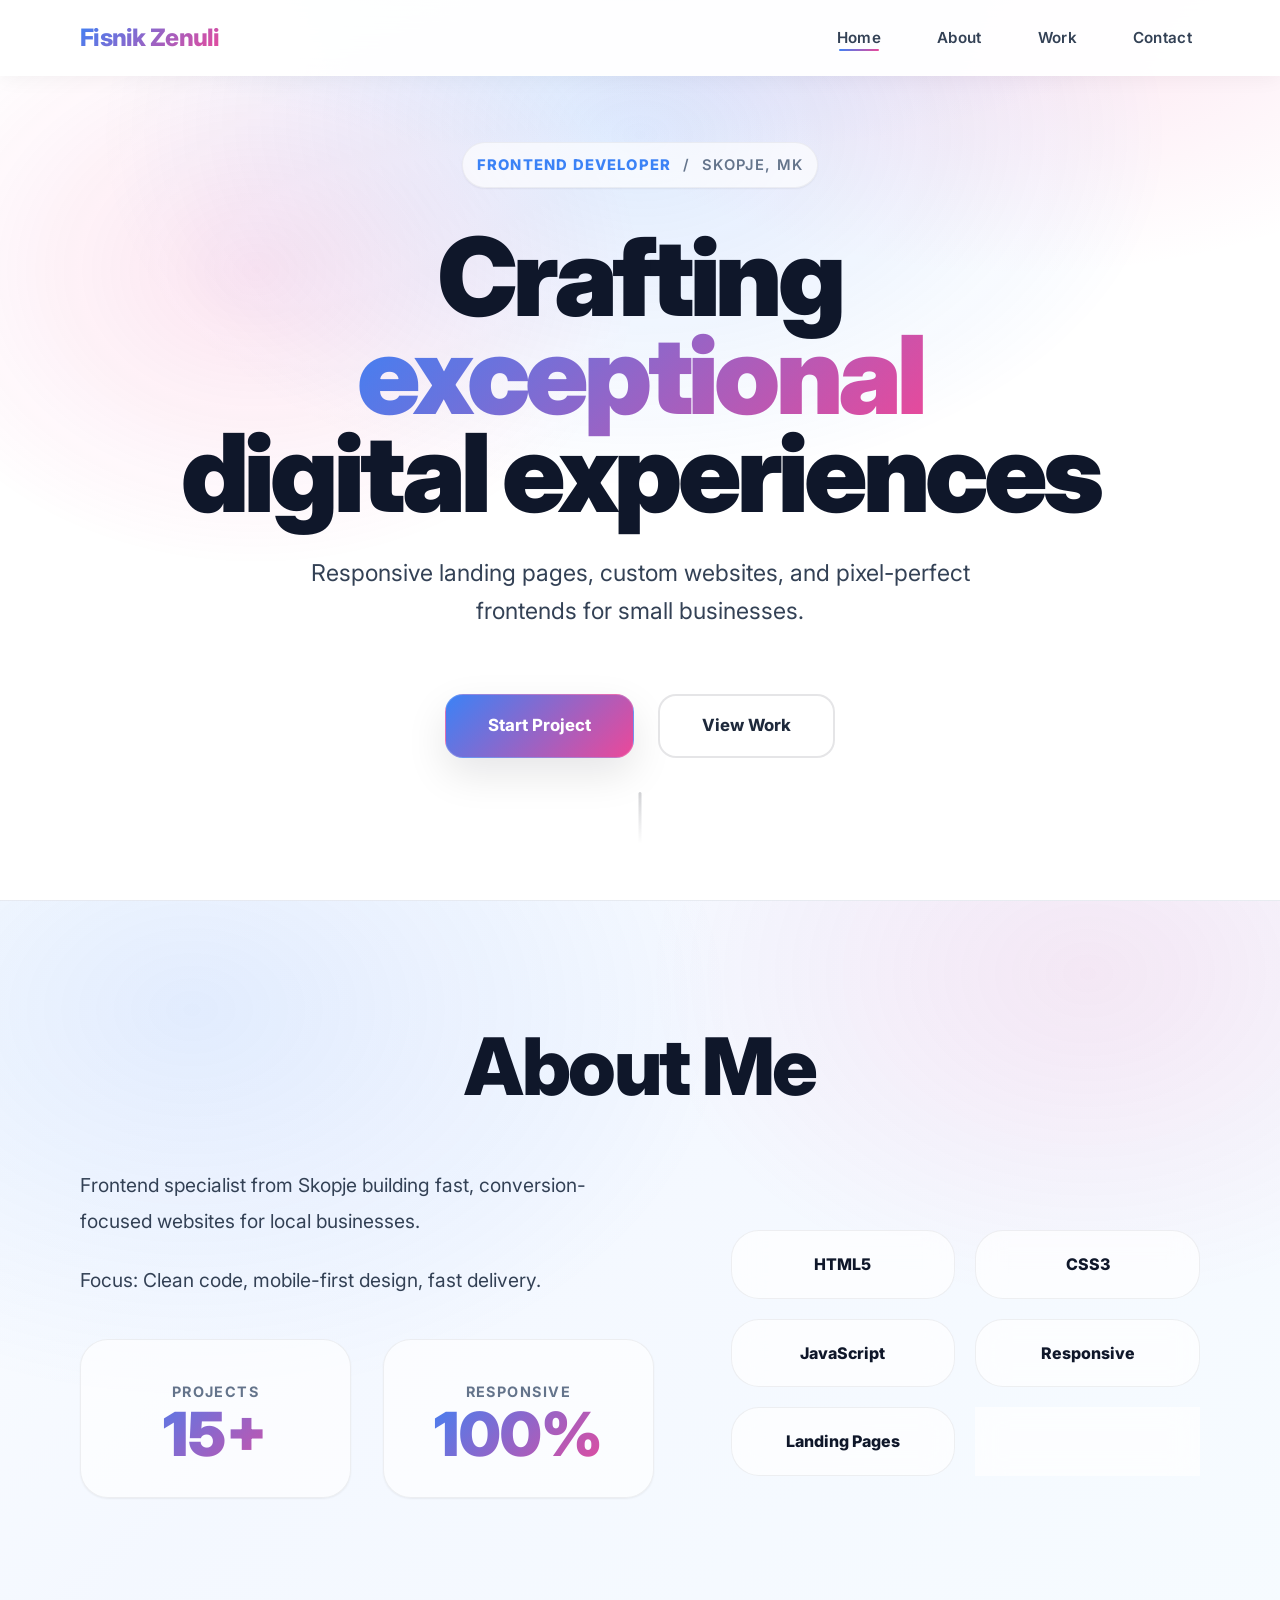
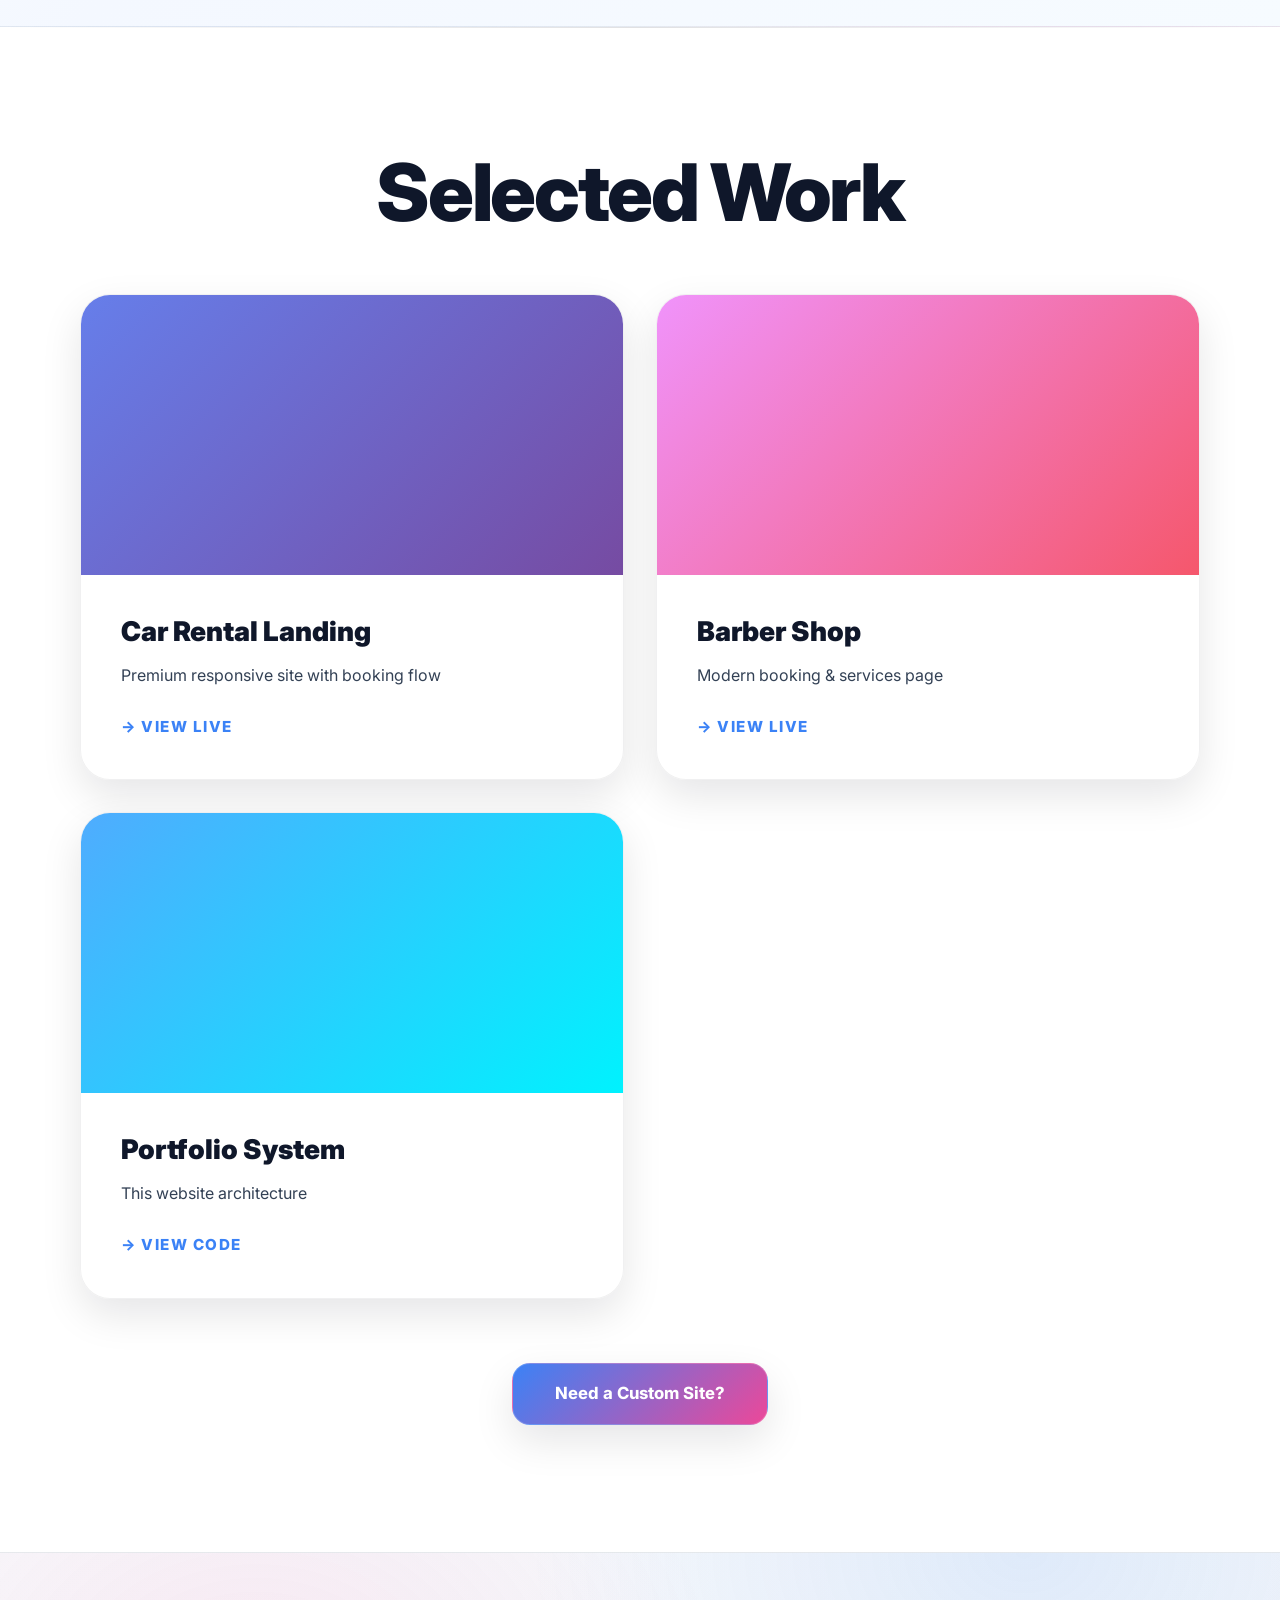
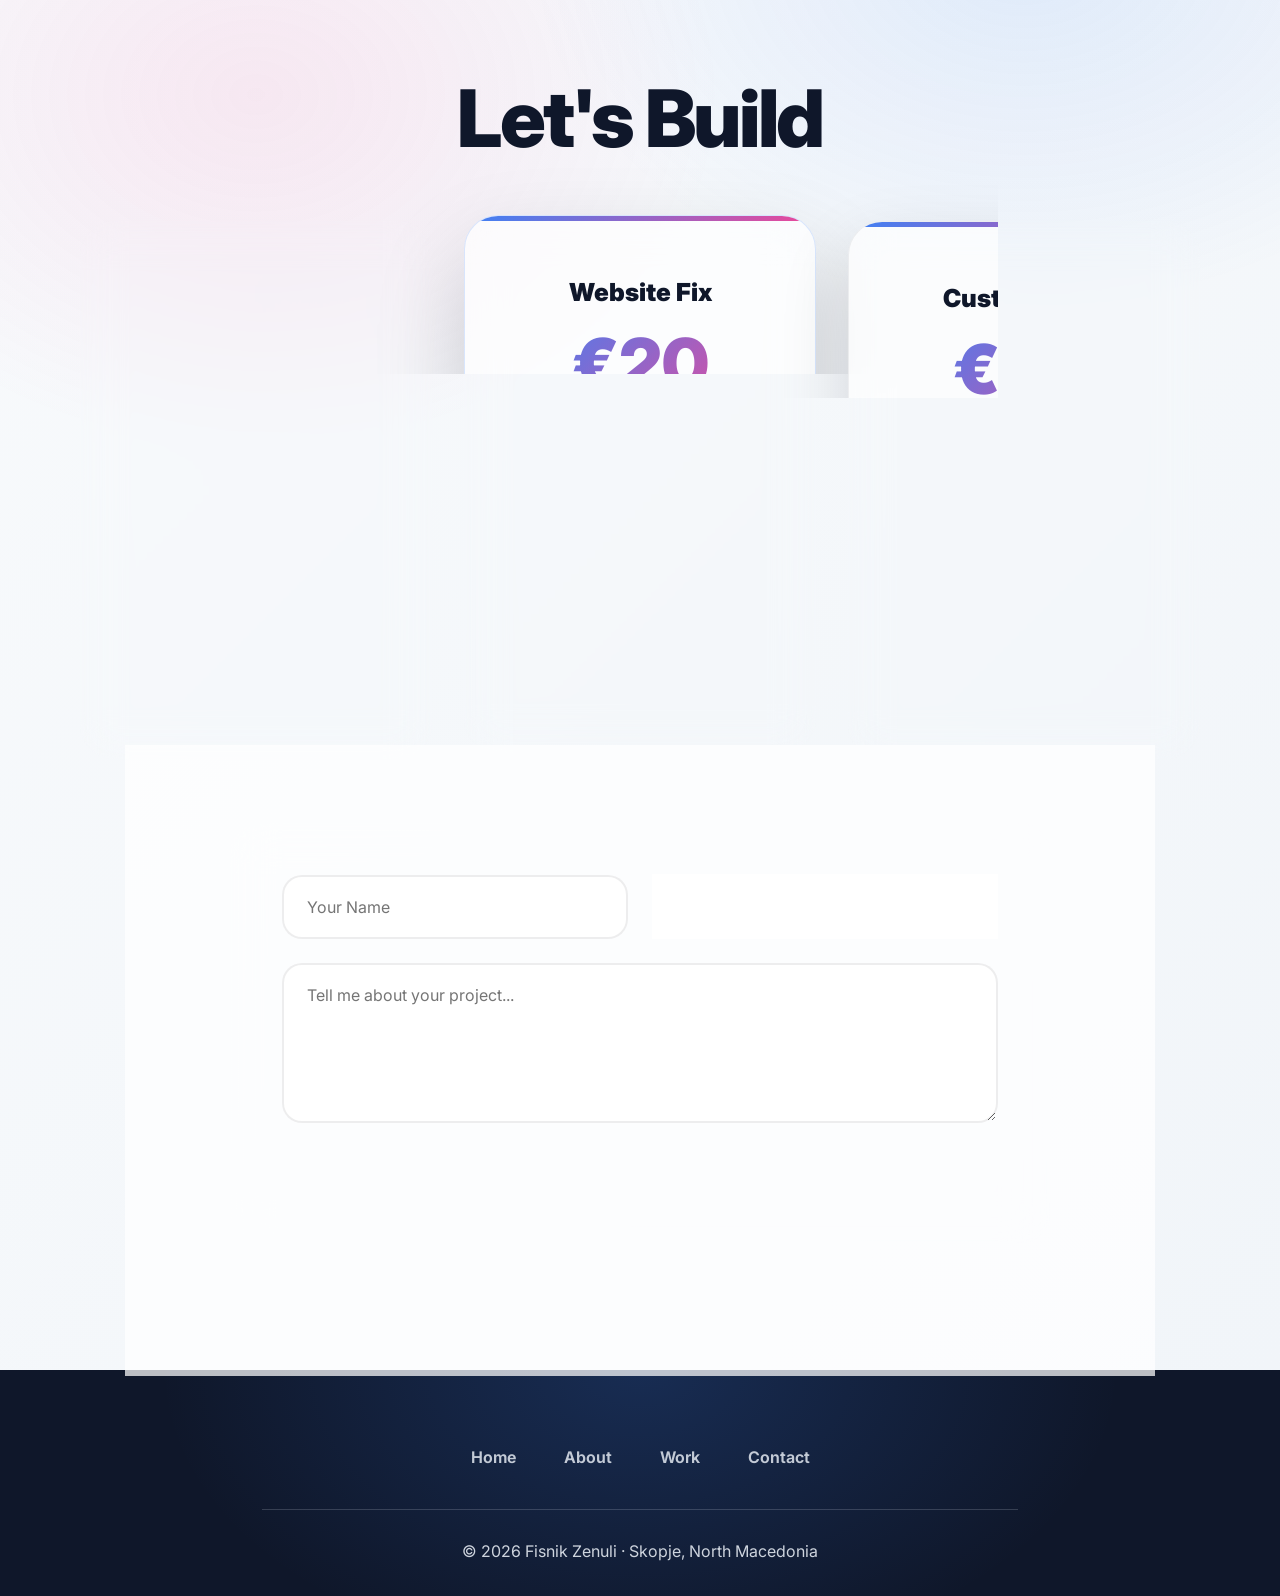
==== index.html @ 9ea0ff2a "Add files via upload" ====
<!doctype html>
<html lang="en">
<head>
  <meta charset="utf-8" />
  <meta name="viewport" content="width=device-width, initial-scale=1" />
  <title>Fisnik Zenuli | Frontend Specialist</title>
  <meta name="description" content="Frontend specialist in Skopje building fast, responsive, conversion-focused websites and landing pages." />

  <link rel="preconnect" href="https://fonts.googleapis.com">
  <link rel="preconnect" href="https://fonts.gstatic.com" crossorigin>
  <link href="https://fonts.googleapis.com/css2?family=Inter:wght@300;400;500;600;700;800&display=swap" rel="stylesheet">

  <link rel="stylesheet" href="style.css" />
</head>

<body>
  <a class="sr-only" href="#main">Skip to content</a>

  <header>
    <nav class="navbar" aria-label="Primary navigation">
      <div class="nav-content">
        <a class="logo" href="#home" aria-label="Fisnik Zenuli, go to home">Fisnik Zenuli</a>

        <!-- Mobile toggle: button (not div), ARIA relationship + state -->
        <button
          class="nav-toggle"
          type="button"
          aria-label="Open menu"
          aria-controls="primary-menu"
          aria-expanded="false"
        >
          <span aria-hidden="true"></span>
          <span aria-hidden="true"></span>
          <span aria-hidden="true"></span>
        </button>

        <ul class="nav-menu" id="primary-menu">
          <li><a href="#home" class="active" aria-current="page">Home</a></li>
          <li><a href="#about">About</a></li>
          <li><a href="#projects">Work</a></li>
          <li><a href="#contact">Contact</a></li>
        </ul>
      </div>
    </nav>
  </header>

  <main id="main" tabindex="-1">
    <!-- Hero -->
    <section id="home" class="hero" aria-labelledby="hero-title">
      <div class="hero-content">
        <p class="hero-meta">
          <span class="meta-tag">Frontend Developer</span>
          <span class="meta-divider" aria-hidden="true">/</span>
          <span class="meta-location">Skopje, MK</span>
        </p>

        <h1 class="hero-title" id="hero-title">
          Crafting <span class="gradient-text">exceptional</span><br />
          digital experiences
        </h1>

        <p class="hero-desc">
          Responsive landing pages, custom websites, and pixel-perfect frontends for small businesses.
        </p>

        <div class="hero-cta" role="group" aria-label="Primary actions">
          <a class="btn btn-primary" href="#contact">Start Project</a>
          <a class="btn btn-secondary" href="#projects">View Work</a>
        </div>
      </div>

      <div class="hero-scroll" aria-hidden="true">
        <div class="scroll-indicator"></div>
      </div>
    </section>

    <!-- About -->
    <section id="about" class="about" aria-labelledby="about-title">
      <div class="container">
        <h2 class="section-title" id="about-title">About Me</h2>

        <div class="about-grid">
          <div class="about-text">
            <p>
              Frontend specialist from Skopje building fast, conversion-focused websites for local businesses.
            </p>
            <p>
              Focus: Clean code, mobile-first design, fast delivery.
            </p>

            <dl class="about-stats" aria-label="Quick stats">
              <div class="stat">
                <dt class="stat-label">Projects</dt>
                <dd class="stat-num">15+</dd>
              </div>
              <div class="stat">
                <dt class="stat-label">Responsive</dt>
                <dd class="stat-num">100%</dd>
              </div>
            </dl>
          </div>

          <div class="skills-grid" aria-label="Skills">
            <div class="skill-item">HTML5</div>
            <div class="skill-item">CSS3</div>
            <div class="skill-item">JavaScript</div>
            <div class="skill-item">Responsive</div>
            <div class="skill-item">Landing Pages</div>
            <div class="skill-item">UI/UX</div>
          </div>
        </div>
      </div>
    </section>

    <!-- Projects -->
    <section id="projects" class="projects" aria-labelledby="projects-title">
      <div class="container">
        <h2 class="section-title" id="projects-title">Selected Work</h2>

        <div class="projects-grid">
          <article>
            <a class="project-card" href="car-rental.html" target="_blank" rel="noopener noreferrer" aria-label="Open Car Rental Landing (new tab)">
              <div class="project-image" style="background: linear-gradient(135deg,#667eea,#764ba2);" aria-hidden="true"></div>
              <div class="project-content">
                <h3>Car Rental Landing</h3>
                <p>Premium responsive site with booking flow</p>
                <span class="project-link">→ View Live</span>
              </div>
            </a>
          </article>

          <article>
            <a class="project-card" href="barber.html" target="_blank" rel="noopener noreferrer" aria-label="Open Barber Shop site (new tab)">
              <div class="project-image" style="background: linear-gradient(135deg,#f093fb,#f5576c);" aria-hidden="true"></div>
              <div class="project-content">
                <h3>Barber Shop</h3>
                <p>Modern booking & services page</p>
                <span class="project-link">→ View Live</span>
              </div>
            </a>
          </article>

          <article>
            <a class="project-card" href="#" aria-label="Open Portfolio System code">
              <div class="project-image" style="background: linear-gradient(135deg,#4facfe,#00f2fe);" aria-hidden="true"></div>
              <div class="project-content">
                <h3>Portfolio System</h3>
                <p>This website architecture</p>
                <span class="project-link">→ View Code</span>
              </div>
            </a>
          </article>
        </div>

        <div class="projects-cta">
          <a class="btn btn-primary btn-large" href="#contact">Need a Custom Site?</a>
        </div>
      </div>
    </section>

    <!-- Contact -->
    <section id="contact" class="contact" aria-labelledby="contact-title">
      <div class="container">
        <h2 class="section-title" id="contact-title">Let's Build</h2>

        <div class="pricing" aria-label="Pricing">
          <div class="price-card">
            <h3>Landing Page</h3>
            <div class="price">€25</div>
            <ul>
              <li>Responsive design</li>
              <li>Contact form</li>
              <li>Maps integration</li>
              <li>24h delivery</li>
            </ul>
          </div>

          <div class="price-card featured">
            <h3>Website Fix</h3>
            <div class="price">€20</div>
            <ul>
              <li>CSS/Mobile fixes</li>
              <li>Performance boost</li>
              <li>2 revisions</li>
              <li>Same day</li>
            </ul>
          </div>

          <div class="price-card">
            <h3>Custom Page</h3>
            <div class="price">€40</div>
            <ul>
              <li>Full custom design</li>
              <li>JS interactions</li>
              <li>Unlimited revisions</li>
              <li>48h delivery</li>
            </ul>
          </div>
        </div>

        <form class="contact-form" action="#" method="post" autocomplete="on" aria-label="Contact form">
          <div class="form-row">
            <label class="sr-only" for="contact-name">Your name</label>
            <input id="contact-name" name="name" type="text" placeholder="Your Name" autocomplete="name" required />

            <label class="sr-only" for="contact-email">Email address</label>
            <input id="contact-email" name="email" type="email" placeholder="Email Address" autocomplete="email" required />
          </div>

          <label class="sr-only" for="contact-message">Project details</label>
          <textarea id="contact-message" name="message" placeholder="Tell me about your project..." required></textarea>

          <button type="submit">Send Message</button>
        </form>
      </div>
    </section>
  </main>

  <footer>
    <div class="footer-content">
      <nav class="footer-links" aria-label="Footer navigation">
        <a href="#home">Home</a>
        <a href="#about">About</a>
        <a href="#projects">Work</a>
        <a href="#contact">Contact</a>
      </nav>

      <div class="footer-divider" aria-hidden="true"></div>
      <p>© 2026 Fisnik Zenuli · Skopje, North Macedonia</p>
    </div>
  </footer>

  <style>
    /* Utility: screen-reader-only */
    .sr-only {
      position: absolute;
      width: 1px;
      height: 1px;
      padding: 0;
      margin: -1px;
      overflow: hidden;
      clip: rect(0, 0, 0, 0);
      white-space: nowrap;
      border: 0;
    }
  </style>

  <script src="script.js"></script>
</body>
</html>
---- style.css ----
@import url('https://fonts.googleapis.com/css2?family=Inter:wght@300;400;500;600;700;800&display=swap');

/* ---------- Reset / base ---------- */
* { margin: 0; padding: 0; box-sizing: border-box; }
img, svg, video { max-width: 100%; display: block; }

:root {
  /* Colors */
  --black: #0a0a0a;
  --white: #ffffff;
  --slate-950: #020617;
  --slate-900: #0f172a;
  --slate-800: #1e293b;
  --slate-700: #334155;
  --slate-600: #475569;
  --slate-500: #64748b;
  --slate-300: #cbd5e1;
  --slate-200: #e2e8f0;
  --slate-100: #f1f5f9;

  --primary: #3b82f6;
  --primary-dark: #1d4ed8;
  --accent: #ec4899;
  --success: #10b981;
  --danger: #ef4444;

  --gradient: linear-gradient(135deg, var(--primary) 0%, var(--accent) 100%);
  --glass: rgba(255, 255, 255, 0.22);

  /* Type */
  --font: 'Inter', system-ui, -apple-system, Segoe UI, Roboto, Arial, sans-serif;

  /* Spacing scale */
  --space-1: 0.25rem;
  --space-2: 0.5rem;
  --space-3: 0.75rem;
  --space-4: 1rem;
  --space-5: 1.25rem;
  --space-6: 1.5rem;
  --space-8: 2rem;
  --space-10: 2.5rem;
  --space-12: 3rem;
  --space-16: 4rem;
  --space-20: 5rem;

  /* Radius */
  --r-sm: 12px;
  --r-md: 16px;
  --r-lg: 22px;
  --r-xl: 28px;
  --r-2xl: 34px;

  /* Shadows (softer + more premium) */
  --shadow-sm: 0 1px 2px rgba(2, 6, 23, 0.06);
  --shadow-md: 0 16px 40px rgba(2, 6, 23, 0.10);
  --shadow-lg: 0 28px 70px rgba(2, 6, 23, 0.14);
  --shadow-xl: 0 40px 90px rgba(2, 6, 23, 0.18);

  /* Layout */
  --container: 1200px;
  --nav-h: 76px;

  /* Motion */
  --ease: cubic-bezier(0.4, 0, 0.2, 1);
}

html {
  scroll-behavior: smooth;
  scroll-padding-top: calc(var(--nav-h) + 18px);
  -webkit-font-smoothing: antialiased;
  -moz-osx-font-smoothing: grayscale;
}

body {
  font-family: var(--font);
  line-height: 1.65;
  color: var(--slate-900);
  background: radial-gradient(1200px 600px at 50% -200px, rgba(59,130,246,0.18), transparent 60%),
              radial-gradient(900px 500px at 80% 0px, rgba(236,72,153,0.14), transparent 55%),
              var(--white);
  overflow-x: hidden;
  -webkit-text-size-adjust: 100%;
}

/* Better focus (keyboard users) */
:focus-visible {
  outline: 3px solid rgba(59,130,246,0.45);
  outline-offset: 3px;
  border-radius: 10px;
}

/* Optional: enable this if you kept .sr-only utility in HTML */
.sr-only {
  position: absolute;
  width: 1px;
  height: 1px;
  padding: 0;
  margin: -1px;
  overflow: hidden;
  clip: rect(0, 0, 0, 0);
  white-space: nowrap;
  border: 0;
}

/* ---------- Navbar ---------- */
.navbar {
  position: fixed;
  inset: 0 0 auto 0;
  height: var(--nav-h);
  display: flex;
  align-items: center;
  background: var(--glass);
  backdrop-filter: blur(22px);
  border-bottom: 1px solid rgba(255,255,255,0.25);
  z-index: 1000;
  transition: transform 240ms var(--ease), background 240ms var(--ease), box-shadow 240ms var(--ease);
}

.nav-content {
  max-width: var(--container);
  width: 100%;
  margin: 0 auto;
  padding: 0 var(--space-10);
  display: flex;
  justify-content: space-between;
  align-items: center;
}

.logo {
  font-size: clamp(1.15rem, 2.2vw, 1.5rem); /* clamp() keeps responsive typography in one line [web:73] */
  font-weight: 800;
  letter-spacing: -0.03em;
  background: var(--gradient);
  -webkit-background-clip: text;
  -webkit-text-fill-color: transparent;
  background-clip: text;
  text-decoration: none;
}

.nav-menu {
  display: flex;
  list-style: none;
  gap: var(--space-10);
  align-items: center;
}

.nav-menu a {
  text-decoration: none;
  color: var(--slate-700);
  font-weight: 600;
  font-size: 0.95rem;
  letter-spacing: 0.02em;
  position: relative;
  padding: 10px 8px;
  border-radius: 12px;
  transition: color 220ms var(--ease), background 220ms var(--ease);
}

.nav-menu a::after {
  content: '';
  position: absolute;
  left: 10px;
  right: 10px;
  bottom: 6px;
  height: 2px;
  border-radius: 2px;
  background: var(--gradient);
  transform: scaleX(0);
  transform-origin: left;
  transition: transform 260ms var(--ease);
}

.nav-menu a:hover {
  color: var(--primary);
  background: rgba(59,130,246,0.08);
}

.nav-menu a:hover::after,
.nav-menu a.active::after {
  transform: scaleX(1);
}

.nav-toggle {
  display: none;
  flex-direction: column;
  cursor: pointer;
  gap: 6px;
  padding: 10px;
  border-radius: 14px;
  border: 1px solid rgba(2, 6, 23, 0.06);
  background: rgba(255,255,255,0.7);
  backdrop-filter: blur(12px);
  transition: transform 220ms var(--ease), box-shadow 220ms var(--ease);
}

.nav-toggle:hover { transform: translateY(-1px); box-shadow: var(--shadow-sm); }

.nav-toggle span {
  width: 24px;
  height: 2px;
  background: var(--slate-900);
  border-radius: 2px;
  transition: transform 260ms var(--ease), opacity 200ms var(--ease);
}

.nav-toggle.active span:nth-child(1) { transform: rotate(45deg) translate(6px, 6px); }
.nav-toggle.active span:nth-child(2) { opacity: 0; }
.nav-toggle.active span:nth-child(3) { transform: rotate(-45deg) translate(6px, -6px); }

/* ---------- Layout helpers ---------- */
.container {
  max-width: var(--container);
  margin: 0 auto;
  padding: 0 var(--space-10);
}

section {
  padding: clamp(90px, 10vw, 140px) 0;
}

.section-title {
  font-size: clamp(2.6rem, 6.2vw, 5rem);
  font-weight: 850;
  text-align: center;
  margin-bottom: clamp(3rem, 5vw, 5rem);
  line-height: 0.95;
  letter-spacing: -0.03em;
}

/* ---------- Hero ---------- */
.hero {
  min-height: 100vh;
  display: grid;
  place-items: center;
  padding: 0 var(--space-10);
  position: relative;
}

.hero::before {
  content: '';
  position: absolute;
  inset: 0;
  background:
    radial-gradient(900px 600px at 50% 15%, rgba(59,130,246,0.18), transparent 60%),
    radial-gradient(700px 550px at 20% 30%, rgba(236,72,153,0.16), transparent 55%);
  pointer-events: none;
  opacity: 0.9;
}

.hero-content {
  max-width: 920px;
  text-align: center;
  position: relative;
  z-index: 1;
}

.hero-meta {
  display: inline-flex;
  align-items: center;
  gap: var(--space-3);
  margin-bottom: var(--space-10);
  font-size: 0.92rem;
  color: var(--slate-500);
  font-weight: 600;
  letter-spacing: 0.08em;
  text-transform: uppercase;
  padding: 10px 14px;
  border-radius: 999px;
  background: rgba(255,255,255,0.65);
  border: 1px solid rgba(2, 6, 23, 0.05);
  box-shadow: var(--shadow-sm);
}

.meta-tag { color: var(--primary); font-weight: 800; }

.hero-title {
  font-size: clamp(3.0rem, 9.5vw, 6.8rem);
  font-weight: 900;
  line-height: 0.90;
  margin-bottom: var(--space-8);
  letter-spacing: -0.04em;
}

.gradient-text {
  background: var(--gradient);
  -webkit-background-clip: text;
  -webkit-text-fill-color: transparent;
  background-clip: text;
}

.hero-desc {
  font-size: clamp(1.1rem, 2.4vw, 1.45rem);
  color: var(--slate-700);
  margin: 0 auto var(--space-16);
  max-width: 720px;
}

.hero-cta {
  display: flex;
  gap: var(--space-6);
  justify-content: center;
  flex-wrap: wrap;
}

/* Buttons */
.btn {
  padding: 16px 42px;
  border-radius: 18px;
  text-decoration: none;
  font-weight: 750;
  font-size: 1.05rem;
  transition: transform 260ms var(--ease), box-shadow 260ms var(--ease), border-color 260ms var(--ease), color 260ms var(--ease);
  display: inline-flex;
  align-items: center;
  justify-content: center;
  gap: 0.75rem;
  position: relative;
  overflow: hidden;
  will-change: transform;
}

.btn::before {
  content: '';
  position: absolute;
  inset: 0;
  background: linear-gradient(90deg, transparent, rgba(255,255,255,0.35), transparent);
  transform: translateX(-120%);
  transition: transform 700ms var(--ease);
}

.btn:hover::before { transform: translateX(120%); }

.btn-primary {
  background: var(--gradient);
  color: var(--white);
  box-shadow: var(--shadow-md);
  border: 1px solid rgba(255,255,255,0.18);
}

.btn-primary:hover { transform: translateY(-4px); box-shadow: var(--shadow-xl); }

.btn-secondary {
  color: var(--slate-800);
  border: 2px solid rgba(2, 6, 23, 0.10);
  background: rgba(255,255,255,0.55);
  backdrop-filter: blur(10px);
}

.btn-secondary:hover {
  border-color: rgba(59,130,246,0.5);
  color: var(--primary);
  transform: translateY(-4px);
  box-shadow: var(--shadow-md);
}

.hero-scroll {
  position: absolute;
  bottom: 3.5rem;
  left: 50%;
  transform: translateX(-50%);
  z-index: 1;
}

.scroll-indicator {
  width: 3px;
  height: 52px;
  background: linear-gradient(to bottom, rgba(2,6,23,0.18), transparent);
  border-radius: 2px;
  animation: scrollFloat 2.6s var(--ease) infinite;
}

@keyframes scrollFloat {
  0%, 100% { opacity: 0.35; transform: translateY(0); }
  50% { opacity: 1; transform: translateY(12px); }
}

/* ---------- About ---------- */
.about {
  background:
    radial-gradient(900px 650px at 15% 15%, rgba(59,130,246,0.12), transparent 60%),
    radial-gradient(800px 600px at 85% 10%, rgba(236,72,153,0.10), transparent 55%),
    linear-gradient(135deg, #fbfdff 0%, #f4f8ff 40%, #f6fbff 100%);
  border-top: 1px solid rgba(2,6,23,0.06);
  border-bottom: 1px solid rgba(2,6,23,0.06);
}

.about-grid {
  display: grid;
  grid-template-columns: 1.1fr 0.9fr;
  gap: clamp(2.5rem, 6vw, 6rem);
  align-items: center;
}

.about-text p {
  font-size: 1.2rem;
  color: var(--slate-700);
  margin-bottom: var(--space-6);
  max-width: 560px;
  line-height: 1.85;
}

.about-stats {
  display: grid;
  grid-template-columns: repeat(auto-fit, minmax(160px, 1fr));
  gap: var(--space-8);
  margin-top: var(--space-10);
}

.stat {
  background: rgba(255,255,255,0.62);
  border: 1px solid rgba(2,6,23,0.06);
  border-radius: var(--r-xl);
  padding: var(--space-8);
  text-align: center;
  box-shadow: var(--shadow-sm);
}

.stat-num {
  display: block;
  font-size: clamp(2.4rem, 5vw, 3.8rem);
  font-weight: 900;
  background: var(--gradient);
  -webkit-background-clip: text;
  -webkit-text-fill-color: transparent;
  background-clip: text;
  line-height: 1;
}

.stat-label {
  color: var(--slate-500);
  font-size: 0.9rem;
  font-weight: 700;
  letter-spacing: 0.10em;
  margin-top: var(--space-2);
  text-transform: uppercase;
}

.skills-grid {
  display: grid;
  grid-template-columns: repeat(auto-fit, minmax(190px, 1fr));
  gap: var(--space-5);
  margin-top: var(--space-10);
}

.skill-item {
  background: rgba(255,255,255,0.65);
  backdrop-filter: blur(14px);
  padding: 1.25rem 1.4rem;
  border-radius: var(--r-xl);
  text-align: center;
  font-weight: 800;
  color: var(--slate-900);
  border: 1px solid rgba(2,6,23,0.06);
  transition: transform 300ms var(--ease), box-shadow 300ms var(--ease), border-color 300ms var(--ease);
  position: relative;
  overflow: hidden;
}

.skill-item::before {
  content: '';
  position: absolute;
  inset: 0 auto auto 0;
  width: 100%;
  height: 3px;
  background: var(--gradient);
  transform: scaleX(0);
  transform-origin: left;
  transition: transform 350ms var(--ease);
}

.skill-item:hover::before { transform: scaleX(1); }
.skill-item:hover {
  transform: translateY(-6px);
  box-shadow: var(--shadow-lg);
  border-color: rgba(59,130,246,0.25);
}

/* ---------- Projects ---------- */
.projects {
  position: relative;
}

.projects::before {
  content: '';
  position: absolute;
  inset: 0 0 auto 0;
  height: 1px;
  background: linear-gradient(90deg, transparent 0%, rgba(2,6,23,0.12) 50%, transparent 100%);
}

.projects-grid {
  display: grid;
  grid-template-columns: repeat(auto-fit, minmax(360px, 1fr));
  gap: var(--space-8);
  margin-bottom: var(--space-16);
}

.project-card {
  display: block;
  text-decoration: none;
  border-radius: 30px;
  overflow: hidden;
  box-shadow: var(--shadow-md);
  transition: transform 360ms var(--ease), box-shadow 360ms var(--ease);
  background: rgba(255,255,255,0.75);
  border: 1px solid rgba(2,6,23,0.06);
  position: relative;
}

.project-card::before {
  content: '';
  position: absolute;
  inset: 0;
  background: linear-gradient(135deg, rgba(59,130,246,0.10), rgba(236,72,153,0.10));
  opacity: 0;
  transition: opacity 320ms var(--ease);
  z-index: 1;
}

.project-card:hover::before { opacity: 1; }
.project-card:hover { transform: translateY(-12px); box-shadow: var(--shadow-xl); }

.project-image {
  height: 280px;
  transition: transform 420ms var(--ease);
}

.project-card:hover .project-image { transform: scale(1.05); }

.project-content {
  padding: 2.5rem;
  position: relative;
  z-index: 2;
}

.project-content h3 {
  font-size: 1.7rem;
  font-weight: 900;
  margin-bottom: 0.75rem;
  color: var(--slate-900);
  line-height: 1.25;
}

.project-content p {
  color: var(--slate-700);
  margin-bottom: 1.5rem;
  line-height: 1.75;
}

.project-link {
  display: inline-flex;
  align-items: center;
  gap: 0.65rem;
  font-weight: 800;
  color: var(--primary);
  font-size: 0.95rem;
  letter-spacing: 0.10em;
  text-transform: uppercase;
}

.projects-cta { text-align: center; }

/* ---------- Contact / Pricing ---------- */
.contact {
  background:
    radial-gradient(900px 650px at 80% 0%, rgba(59,130,246,0.12), transparent 55%),
    radial-gradient(850px 650px at 20% 10%, rgba(236,72,153,0.10), transparent 55%),
    linear-gradient(135deg, #f8fafc 0%, #f1f5f9 100%);
  border-top: 1px solid rgba(2,6,23,0.06);
}

.pricing {
  display: grid;
  grid-template-columns: repeat(auto-fit, minmax(320px, 1fr));
  gap: var(--space-8);
  margin-bottom: var(--space-16);
}

.price-card {
  background: rgba(255,255,255,0.65);
  backdrop-filter: blur(20px);
  padding: 3.5rem 2.75rem;
  border-radius: 34px;
  text-align: center;
  box-shadow: var(--shadow-lg);
  border: 1px solid rgba(2,6,23,0.06);
  transition: transform 320ms var(--ease), box-shadow 320ms var(--ease);
  position: relative;
  overflow: hidden;
}

.price-card::before {
  content: '';
  position: absolute;
  inset: 0 0 auto 0;
  height: 5px;
  background: var(--gradient);
}

.price-card.featured {
  transform: translateY(-6px);
  box-shadow: var(--shadow-xl);
  border-color: rgba(59,130,246,0.18);
}

.price-card:hover { transform: translateY(-10px); }

.price-card h3 {
  font-size: 1.55rem;
  font-weight: 900;
  margin-bottom: 1rem;
  color: var(--slate-900);
}

.price {
  font-size: clamp(3rem, 7vw, 4.3rem);
  font-weight: 950;
  background: var(--gradient);
  -webkit-background-clip: text;
  -webkit-text-fill-color: transparent;
  background-clip: text;
  margin-bottom: 2rem;
  line-height: 1;
}

.price-card ul { list-style: none; text-align: left; margin-bottom: 2.25rem; }
.price-card li {
  padding: 0.95rem 0;
  color: var(--slate-700);
  font-weight: 650;
  border-bottom: 1px solid rgba(2,6,23,0.05);
  position: relative;
  padding-left: 2rem;
}

.price-card li::before {
  content: '✓';
  position: absolute;
  left: 0;
  color: var(--success);
  font-weight: 900;
  font-size: 1.1rem;
}

.price-card li:last-child { border-bottom: none; }

/* Form */
.contact-form {
  max-width: 820px;
  margin: 0 auto;
  background: rgba(255,255,255,0.72);
  backdrop-filter: blur(22px);
  padding: 3.2rem;
  border-radius: 30px;
  box-shadow: var(--shadow-lg);
  border: 1px solid rgba(2,6,23,0.06);
}

.form-row {
  display: grid;
  grid-template-columns: 1fr 1fr;
  gap: 1.5rem;
  margin-bottom: 1.5rem;
}

.contact-form input,
.contact-form textarea,
.contact-form select {
  width: 100%;
  padding: 1.25rem 1.4rem;
  border: 2px solid rgba(2, 6, 23, 0.07);
  border-radius: 20px;
  font-size: 1rem;
  font-family: inherit;
  background: rgba(255,255,255,0.75);
  backdrop-filter: blur(10px);
  transition: transform 220ms var(--ease), border-color 220ms var(--ease), box-shadow 220ms var(--ease);
}

.contact-form input:focus,
.contact-form textarea:focus,
.contact-form select:focus {
  outline: none;
  border-color: rgba(59,130,246,0.7);
  box-shadow: 0 0 0 5px rgba(59,130,246,0.14);
  transform: translateY(-1px);
}

.contact-form textarea {
  grid-column: 1 / -1;
  resize: vertical;
  min-height: 160px;
}

.contact-form button {
  width: 100%;
  background: var(--gradient);
  color: var(--white);
  border: none;
  padding: 1.25rem 1.6rem;
  font-size: 1.05rem;
  font-weight: 900;
  border-radius: 20px;
  cursor: pointer;
  transition: transform 260ms var(--ease), box-shadow 260ms var(--ease), filter 260ms var(--ease);
  box-shadow: var(--shadow-md);
  text-transform: uppercase;
  letter-spacing: 0.08em;
}

.contact-form button:hover { transform: translateY(-3px); box-shadow: var(--shadow-xl); }
.contact-form button:disabled { opacity: 0.7; cursor: not-allowed; transform: none; }

.contact-form.success input,
.contact-form.success textarea { border-color: rgba(16,185,129,0.8); }

.contact-form .error {
  border-color: var(--danger) !important;
  box-shadow: 0 0 0 5px rgba(239,68,68,0.18) !important;
}

/* ---------- Footer ---------- */
footer {
  background: radial-gradient(800px 500px at 50% 0%, rgba(59,130,246,0.20), transparent 60%),
              var(--slate-900);
  color: rgba(226,232,240,0.9);
  text-align: center;
  padding: 4rem 0 2rem;
}

.footer-content { max-width: 820px; margin: 0 auto; padding: 0 var(--space-8); }

.footer-links {
  display: flex;
  justify-content: center;
  gap: 1.5rem;
  margin-bottom: 1.75rem;
  flex-wrap: wrap;
}

.footer-links a {
  color: rgba(226,232,240,0.85);
  text-decoration: none;
  font-weight: 650;
  padding: 10px 12px;
  border-radius: 12px;
  transition: background 220ms var(--ease), color 220ms var(--ease);
}

.footer-links a:hover { color: var(--white); background: rgba(255,255,255,0.08); }

.footer-divider {
  height: 1px;
  background: rgba(226,232,240,0.18);
  margin: 1.75rem 0;
}

/* ---------- Responsive ---------- */
@media (max-width: 1024px) {
  .about-grid { grid-template-columns: 1fr; text-align: center; }
  .about-text p { margin-left: auto; margin-right: auto; }
  .projects-grid { grid-template-columns: 1fr; }
}

@media (max-width: 768px) {
  .nav-toggle { display: flex; }

  .nav-content { padding: 0 var(--space-6); }

  .nav-menu {
    position: fixed;
    top: 0;
    right: -100%;
    height: 100vh;
    width: min(86vw, 360px);
    background: rgba(255,255,255,0.96);
    backdrop-filter: blur(26px);
    flex-direction: column;
    padding: calc(var(--nav-h) + 2rem) 1.25rem 2.5rem;
    gap: 0.75rem;
    transition: right 380ms var(--ease);
    box-shadow: -20px 0 70px rgba(2, 6, 23, 0.18);
    border-left: 1px solid rgba(2,6,23,0.06);
    z-index: 1001;
  }

  .nav-menu.active { right: 0; }

  .nav-menu a {
    font-size: 1.1rem;
    padding: 0.9rem 1rem;
    width: 100%;
  }

  .hero { padding: 0 var(--space-6); }
  .hero-cta { flex-direction: column; align-items: stretch; }
  .form-row { grid-template-columns: 1fr; }
  .contact-form { padding: 2.2rem; margin: 0 1rem; }
}

@media (max-width: 480px) {
  .container { padding: 0 var(--space-6); }
  .projects-grid { gap: var(--space-6); }
  .pricing { grid-template-columns: 1fr; }
  .skills-grid { grid-template-columns: repeat(auto-fit, minmax(150px, 1fr)); }
}

/* ---------- Accessibility: reduced motion ---------- */
/* prefers-reduced-motion is the standard way to reduce animations/transitions [web:58] */
@media (prefers-reduced-motion: reduce) {
  html { scroll-behavior: auto; }
  *, *::before, *::after {
    animation-duration: 0.01ms !important;
    animation-iteration-count: 1 !important;
    transition-duration: 0.01ms !important;
    scroll-behavior: auto !important;
  }

  .btn:hover,
  .project-card:hover,
  .skill-item:hover,
  .price-card:hover {
    transform: none !important;
  }
}

/* Optional high contrast tweaks */
@media (prefers-contrast: high) {
  .btn-primary { border: 2px solid var(--primary-dark); }
  .project-card, .price-card, .contact-form, .skill-item, .stat {
    border-color: rgba(2,6,23,0.22);
  }
}
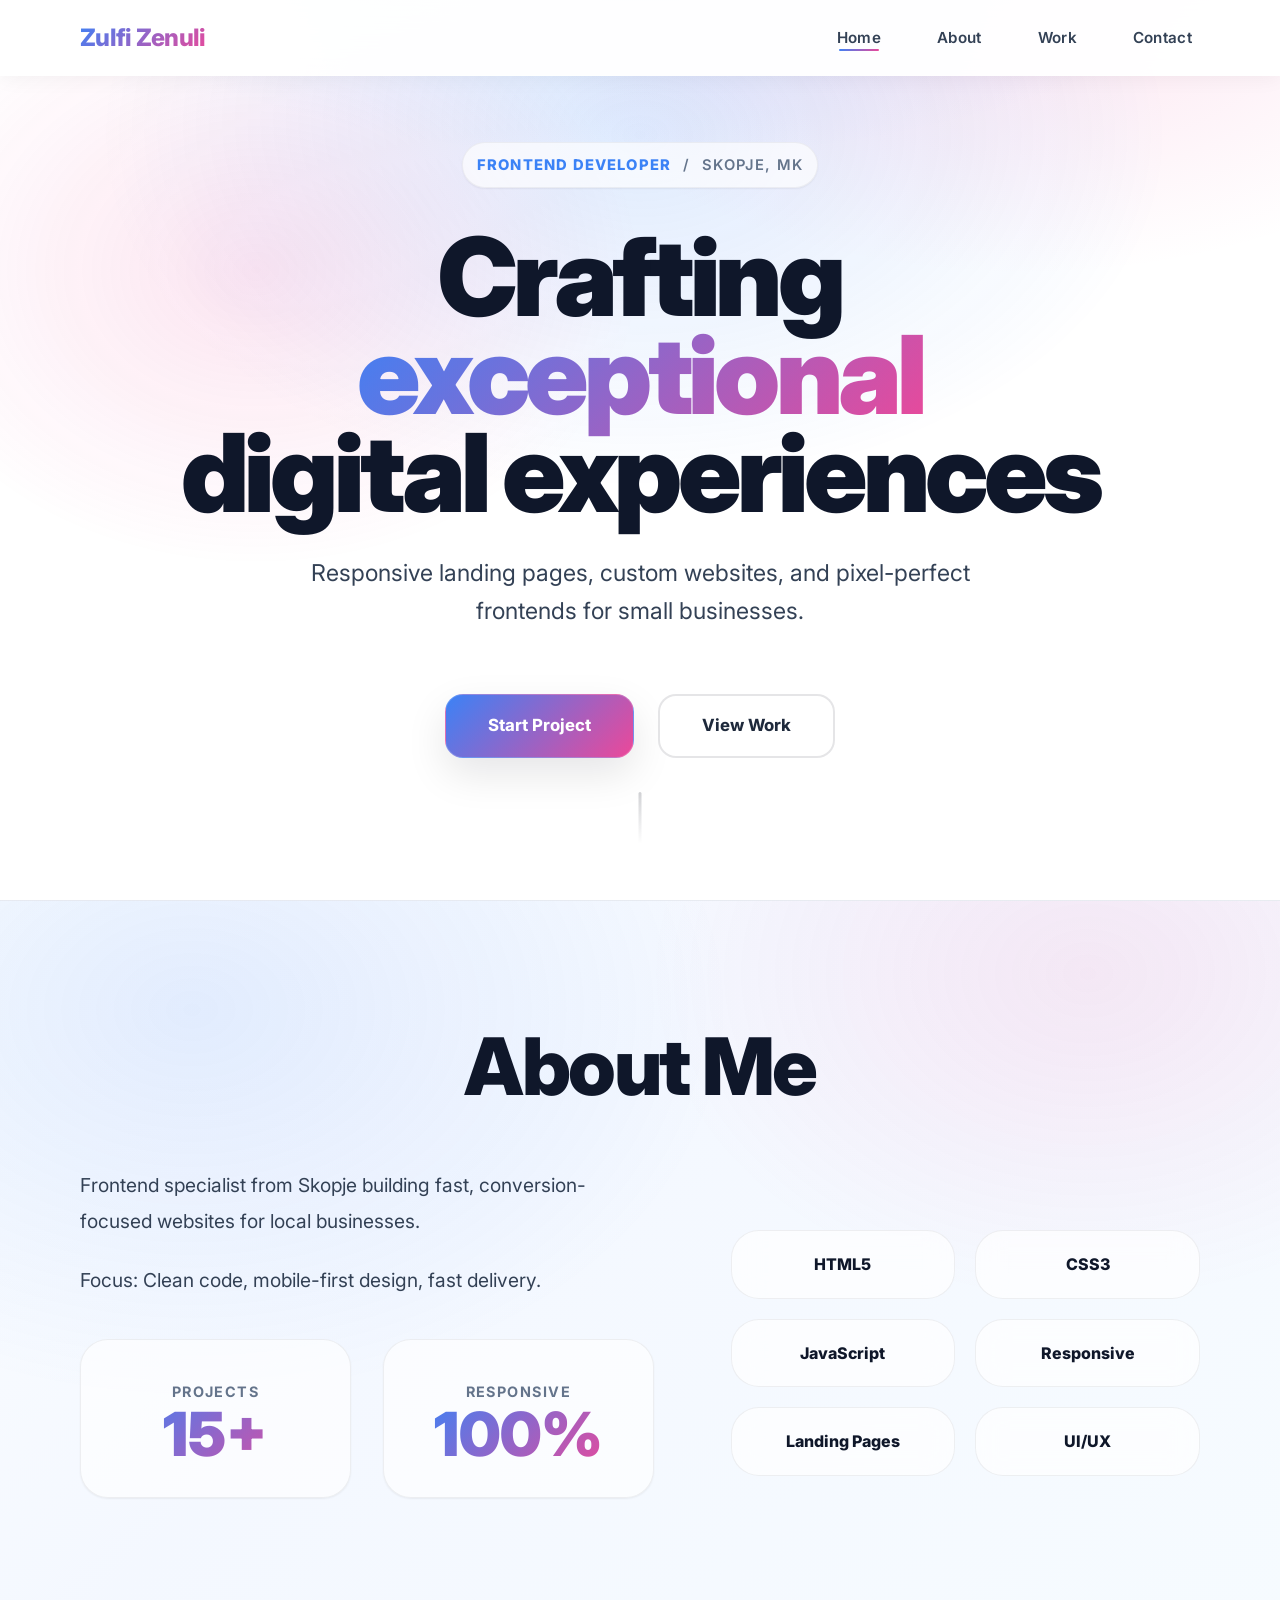
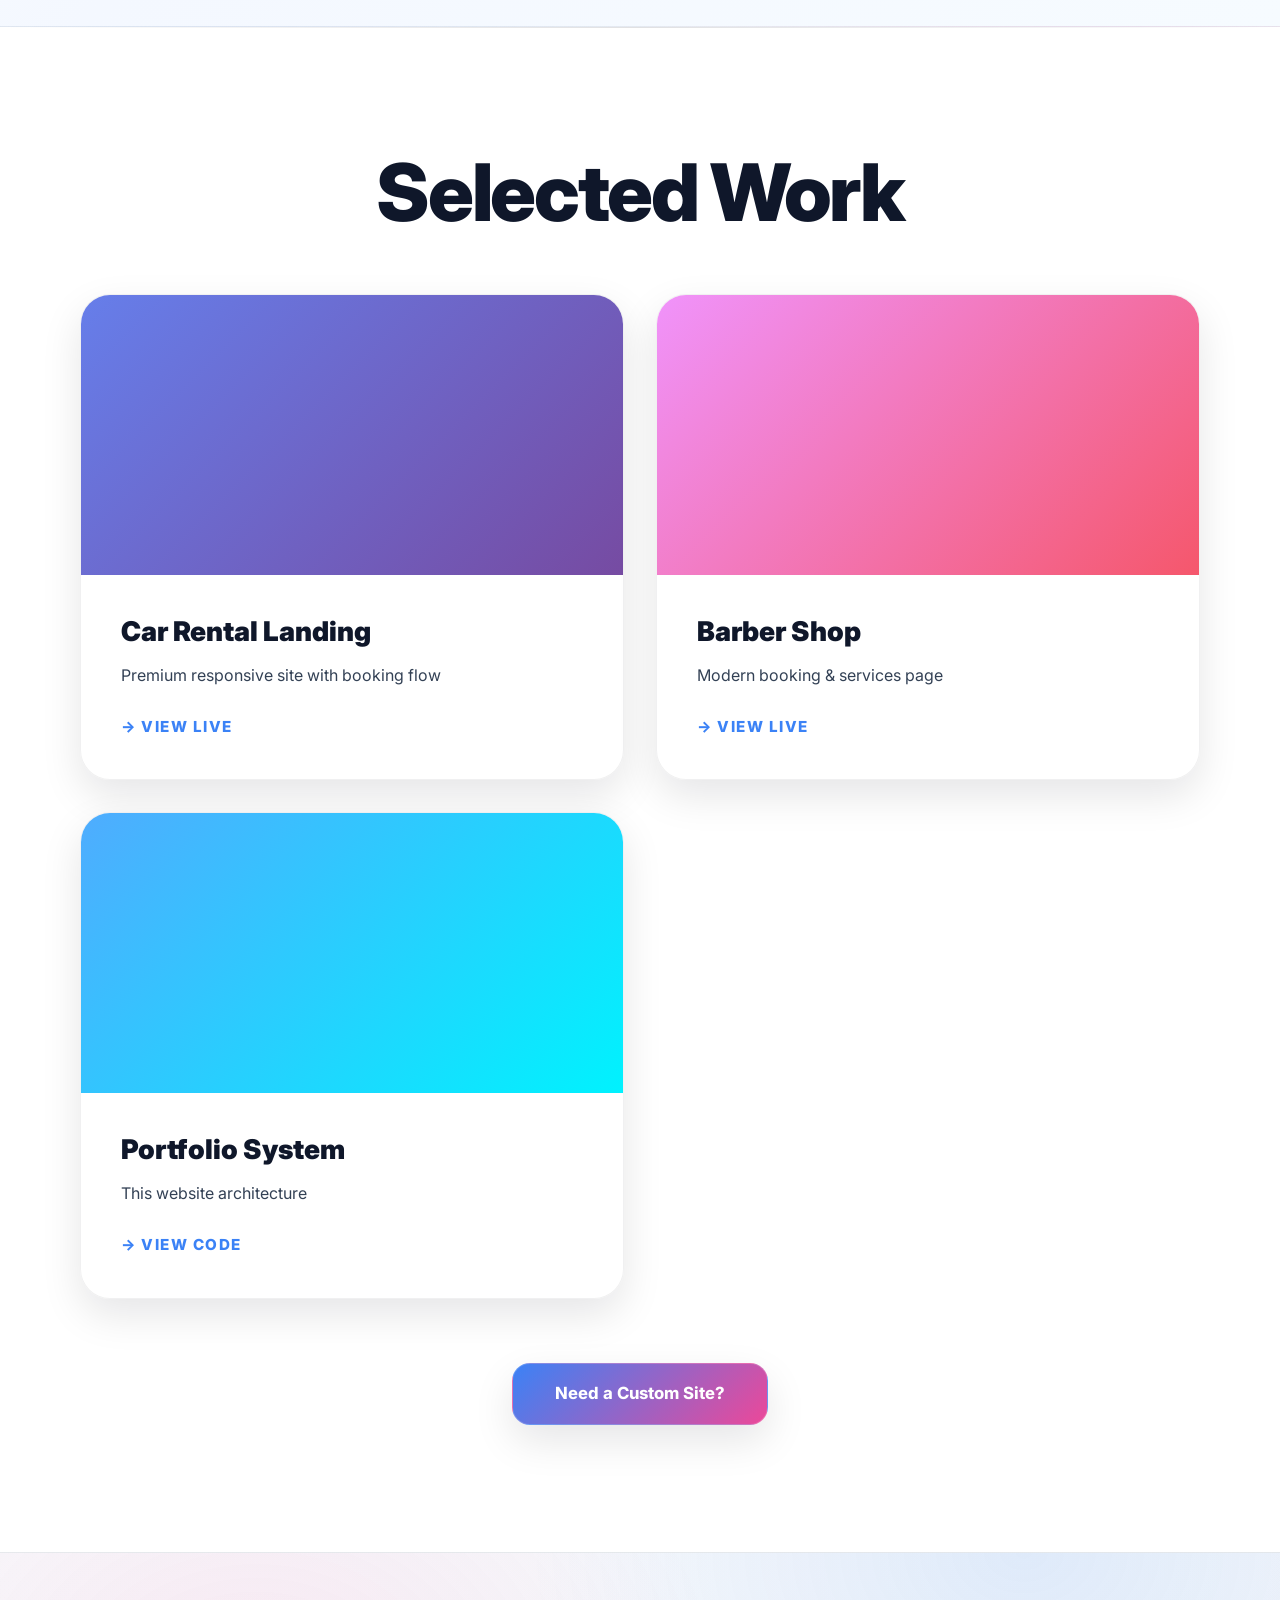
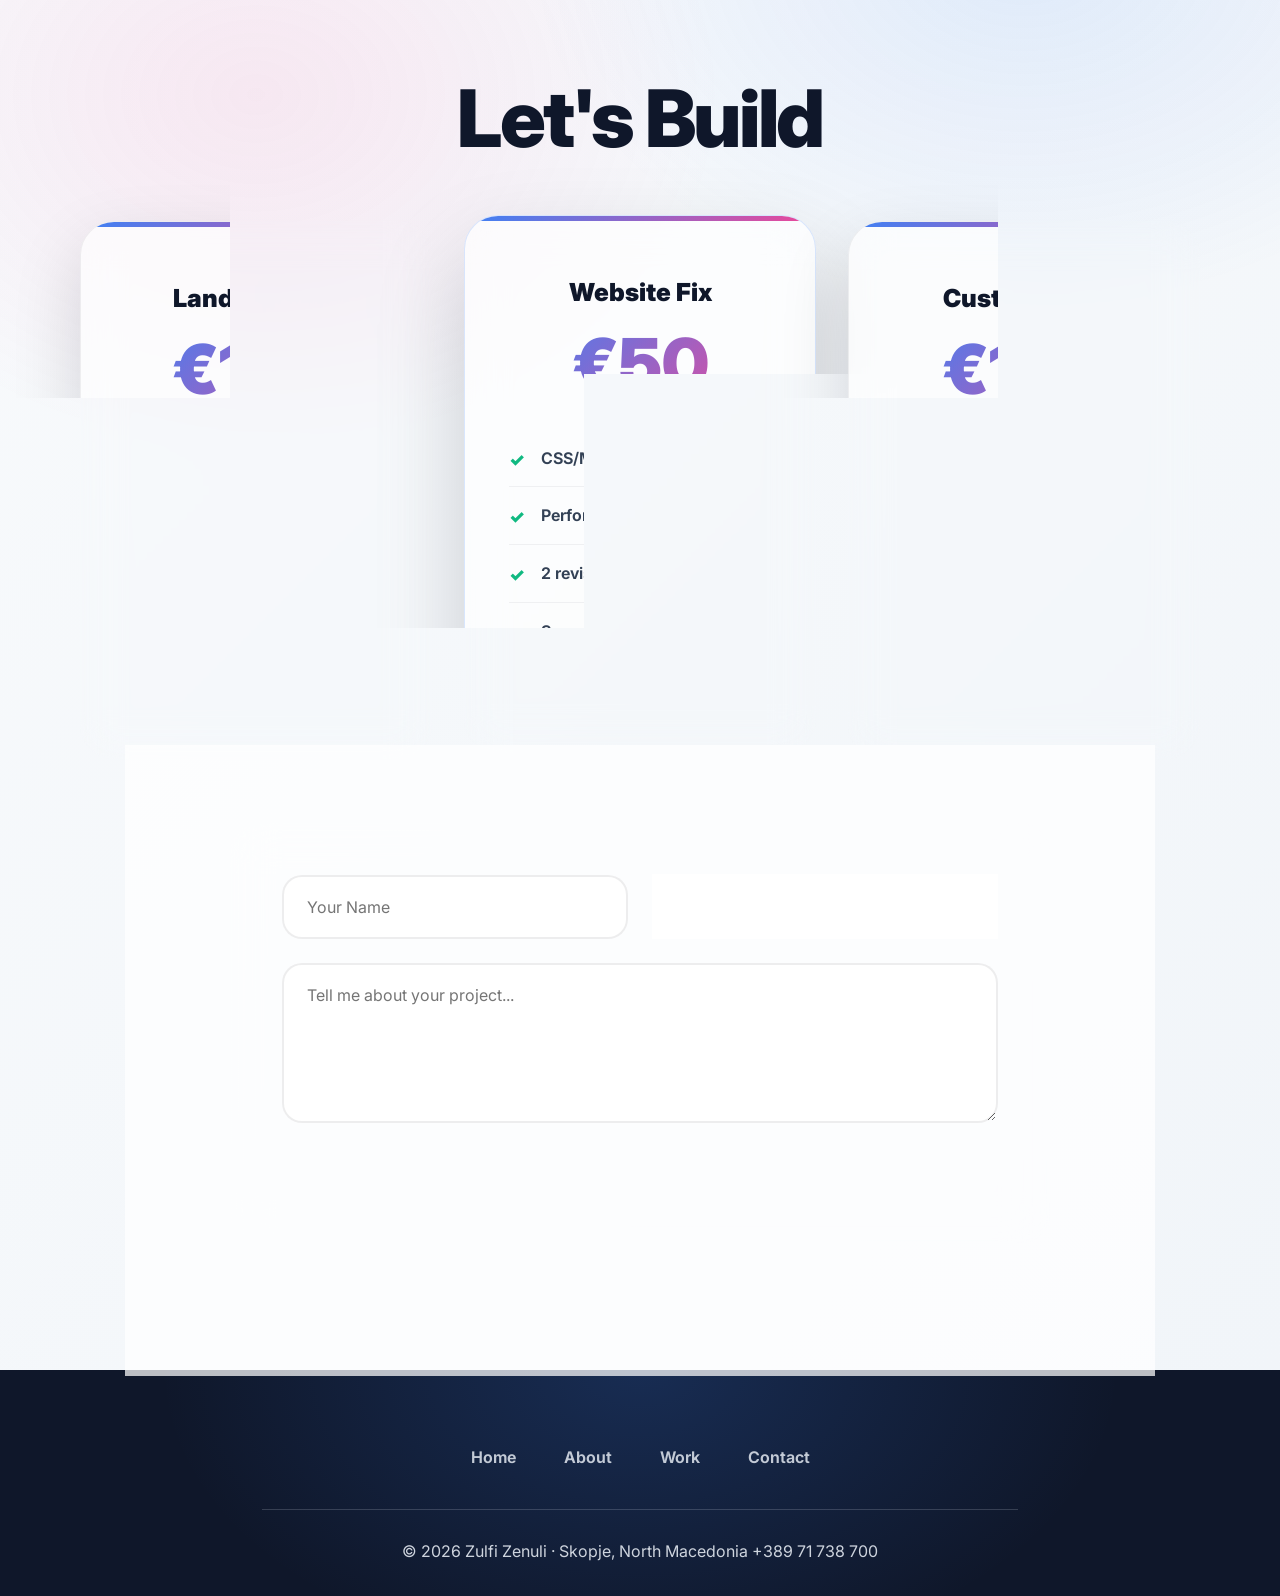
==== commit eb329000: "Add files via upload" ====
--- a/index.html
+++ b/index.html
@@ -3,7 +3,7 @@
 <head>
   <meta charset="utf-8" />
   <meta name="viewport" content="width=device-width, initial-scale=1" />
-  <title>Fisnik Zenuli | Frontend Specialist</title>
+  <title>Zulfi Zenuli | Frontend Specialist</title>
   <meta name="description" content="Frontend specialist in Skopje building fast, responsive, conversion-focused websites and landing pages." />
 
   <link rel="preconnect" href="https://fonts.googleapis.com">
@@ -19,7 +19,7 @@
   <header>
     <nav class="navbar" aria-label="Primary navigation">
       <div class="nav-content">
-        <a class="logo" href="#home" aria-label="Fisnik Zenuli, go to home">Fisnik Zenuli</a>
+        <a class="logo" href="#home" aria-label="Fisnik Zenuli, go to home">Zulfi Zenuli</a>
 
         <!-- Mobile toggle: button (not div), ARIA relationship + state -->
         <button
@@ -166,7 +166,7 @@
         <div class="pricing" aria-label="Pricing">
           <div class="price-card">
             <h3>Landing Page</h3>
-            <div class="price">€25</div>
+            <div class="price">€100</div>
             <ul>
               <li>Responsive design</li>
               <li>Contact form</li>
@@ -177,7 +177,7 @@
 
           <div class="price-card featured">
             <h3>Website Fix</h3>
-            <div class="price">€20</div>
+            <div class="price">€50</div>
             <ul>
               <li>CSS/Mobile fixes</li>
               <li>Performance boost</li>
@@ -188,7 +188,7 @@
 
           <div class="price-card">
             <h3>Custom Page</h3>
-            <div class="price">€40</div>
+            <div class="price">€150</div>
             <ul>
               <li>Full custom design</li>
               <li>JS interactions</li>
@@ -226,7 +226,7 @@
       </nav>
 
       <div class="footer-divider" aria-hidden="true"></div>
-      <p>© 2026 Fisnik Zenuli · Skopje, North Macedonia</p>
+      <p>© 2026 Zulfi Zenuli · Skopje, North Macedonia +389 71 738 700</p>
     </div>
   </footer>
 
